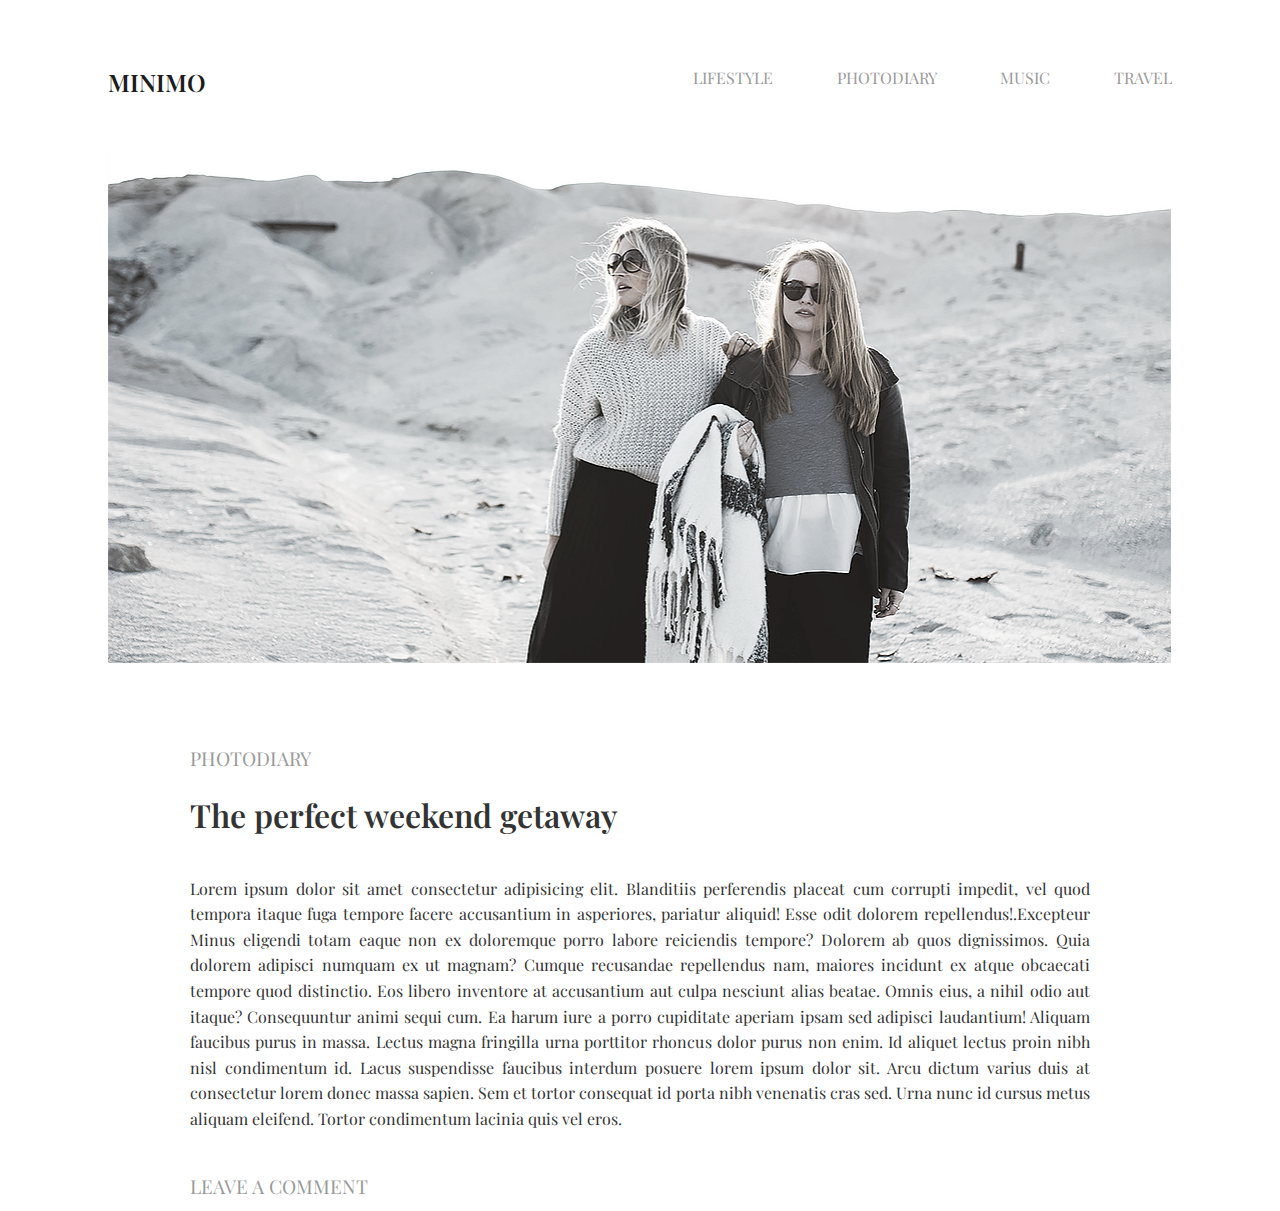
==== Minimo/app/src/views/index.html @ c1ab9316 "up tempalte minimo" ====
<!DOCTYPE html>
<html lang="en">

<head>
    <meta charset="UTF-8" />
    <meta http-equiv="X-UA-Compatible" content="IE=edge" />
    <meta name="viewport" content="width=device-width, initial-scale=1.0" />
    <title>MiNiMo</title>
    <link rel="preconnect" href="https://fonts.googleapis.com" />
    <link rel="preconnect" href="https://fonts.gstatic.com" crossorigin />
    <link rel="preconnect" href="https://fonts.googleapis.com" />
    <link rel="preconnect" href="https://fonts.gstatic.com" crossorigin />
    <link rel="preconnect" href="https://fonts.googleapis.com">
    <link rel="preconnect" href="https://fonts.gstatic.com" crossorigin>
    <link
        href="https://fonts.googleapis.com/css2?family=Playfair+Display:ital,wght@0,400;0,600;1,400;1,600&family=Ubuntu:ital,wght@0,300;0,400;0,700;1,400;1,700&display=swap"
        rel="stylesheet">
    <link rel="stylesheet" href="../../public/asset/scss/reset.css" />
    <link rel="stylesheet" href="../../public/asset/scss/style.css" />
</head>

<body>
    <div class="wrapper">
        <div class="container">
            <div class="header">
                <ul class="header__list--group">
                    <li class="header__logo"><a href="">MINIMO</a></li>
                </ul>
                <ul class="header__list--group">
                    <li class="header__list--items">
                        <a href="" class="header__link">LIFESTYLE</a>
                    </li>
                    <li class="header__list--items">
                        <a href="" class="header__link">PHOTODIARY</a>
                    </li>
                    <li class="header__list--items">
                        <a href="" class="header__link">MUSIC</a>
                    </li>
                    <li class="header__list--items">
                        <a href="" class="header__link">TRAVEL</a>
                    </li>
                </ul>
            </div>
            <div class="banner">
                <img src="../../public/asset/imgs/banner.png" alt="" class="banner__img" />
            </div>
            <section class="sec1">
                <div class="text">
                    <div class="text__category">PHOTODIARY</div>
                    <div class="text__title">
                        <h3>The perfect weekend getaway</h3>
                    </div>
                    <div class="text__para">
                        <p>
                            Lorem ipsum dolor sit amet consectetur adipisicing elit.
                            Blanditiis perferendis placeat cum corrupti impedit, vel quod
                            tempora itaque fuga tempore facere accusantium in asperiores,
                            pariatur aliquid! Esse odit dolorem repellendus!.Excepteur Minus
                            eligendi totam eaque non ex doloremque porro labore reiciendis
                            tempore? Dolorem ab quos dignissimos. Quia dolorem adipisci
                            numquam ex ut magnam? Cumque recusandae repellendus nam, maiores
                            incidunt ex atque obcaecati tempore quod distinctio. Eos libero
                            inventore at accusantium aut culpa nesciunt alias beatae. Omnis
                            eius, a nihil odio aut itaque? Consequuntur animi sequi cum. Ea
                            harum iure a porro cupiditate aperiam ipsam sed adipisci
                            laudantium! Aliquam faucibus purus in massa. Lectus magna
                            fringilla urna porttitor rhoncus dolor purus non enim. Id
                            aliquet lectus proin nibh nisl condimentum id. Lacus suspendisse
                            faucibus interdum posuere lorem ipsum dolor sit. Arcu dictum
                            varius duis at consectetur lorem donec massa sapien. Sem et
                            tortor consequat id porta nibh venenatis cras sed. Urna nunc id
                            cursus metus aliquam eleifend. Tortor condimentum lacinia quis
                            vel eros.
                        </p>
                    </div>
                    <div class="text__category">leave a comment</div>
                </div>
            </section>
            <section class="sec2">

            </section>
        </div>
    </div>
</body>

</html>
---- Minimo/app/public/asset/scss/style.css ----
*,
*::before,
*:active {
  box-sizing: border-box;
  -webkit-box-sizing: border-box;
}

html {
  font-family: 'Playfair Display', serif;
  background-color: #fff;
  font-size: 16px;
}

img {
  display: block;
  max-width: 100%;
}

a, a::after, a::before, a:hover, a:active {
  text-decoration: none;
  color: #1d1c1c;
}

.wrapper {
  max-width: 1200px;
  margin: 0 auto;
  min-height: 1000px;
}

.container {
  max-width: 1064px;
  margin: 0 auto;
  min-height: 1000px;
}

.header {
  width: 100%;
  height: 5rem;
  margin: 70px 0 0 0;
  display: -webkit-box;
  display: -ms-flexbox;
  display: flex;
  -webkit-box-pack: justify;
      -ms-flex-pack: justify;
          justify-content: space-between;
}

.header__list--group {
  list-style: none;
  padding-left: 0;
}

.header__list--group:first-child {
  padding-right: 185px;
}

.header__list--group:last-child {
  float: right;
}

.header__list--items {
  position: relative;
  display: inline;
  color: #1d1c1c;
}

.header__logo {
  font-size: 1.5rem;
  font-weight: 600;
}

.header__link {
  margin: 0 60px;
  font-size: 1rem;
  color: #999;
}

.header__link:last-child {
  margin-right: 0px;
}

.banner {
  width: 100%;
  margin-bottom: 70px;
}

.banner__img {
  width: 100%;
  height: 100%;
}

.sec1 {
  max-width: 900px;
  max-height: 340px;
  margin: 0 auto;
}

.text__category {
  font-size: 1.2rem;
  text-transform: uppercase;
  color: #999;
  padding: 15px 0;
}

.text__title {
  font-size: 2rem;
  font-weight: 600;
  padding: 15px 0;
  color: #333;
}

.text__para {
  font-size: 1rem;
  font-weight: 400;
  color: #333;
  line-height: 1.6;
  text-align: justify;
  padding: 30px 0;
}
/*# sourceMappingURL=style.css.map */
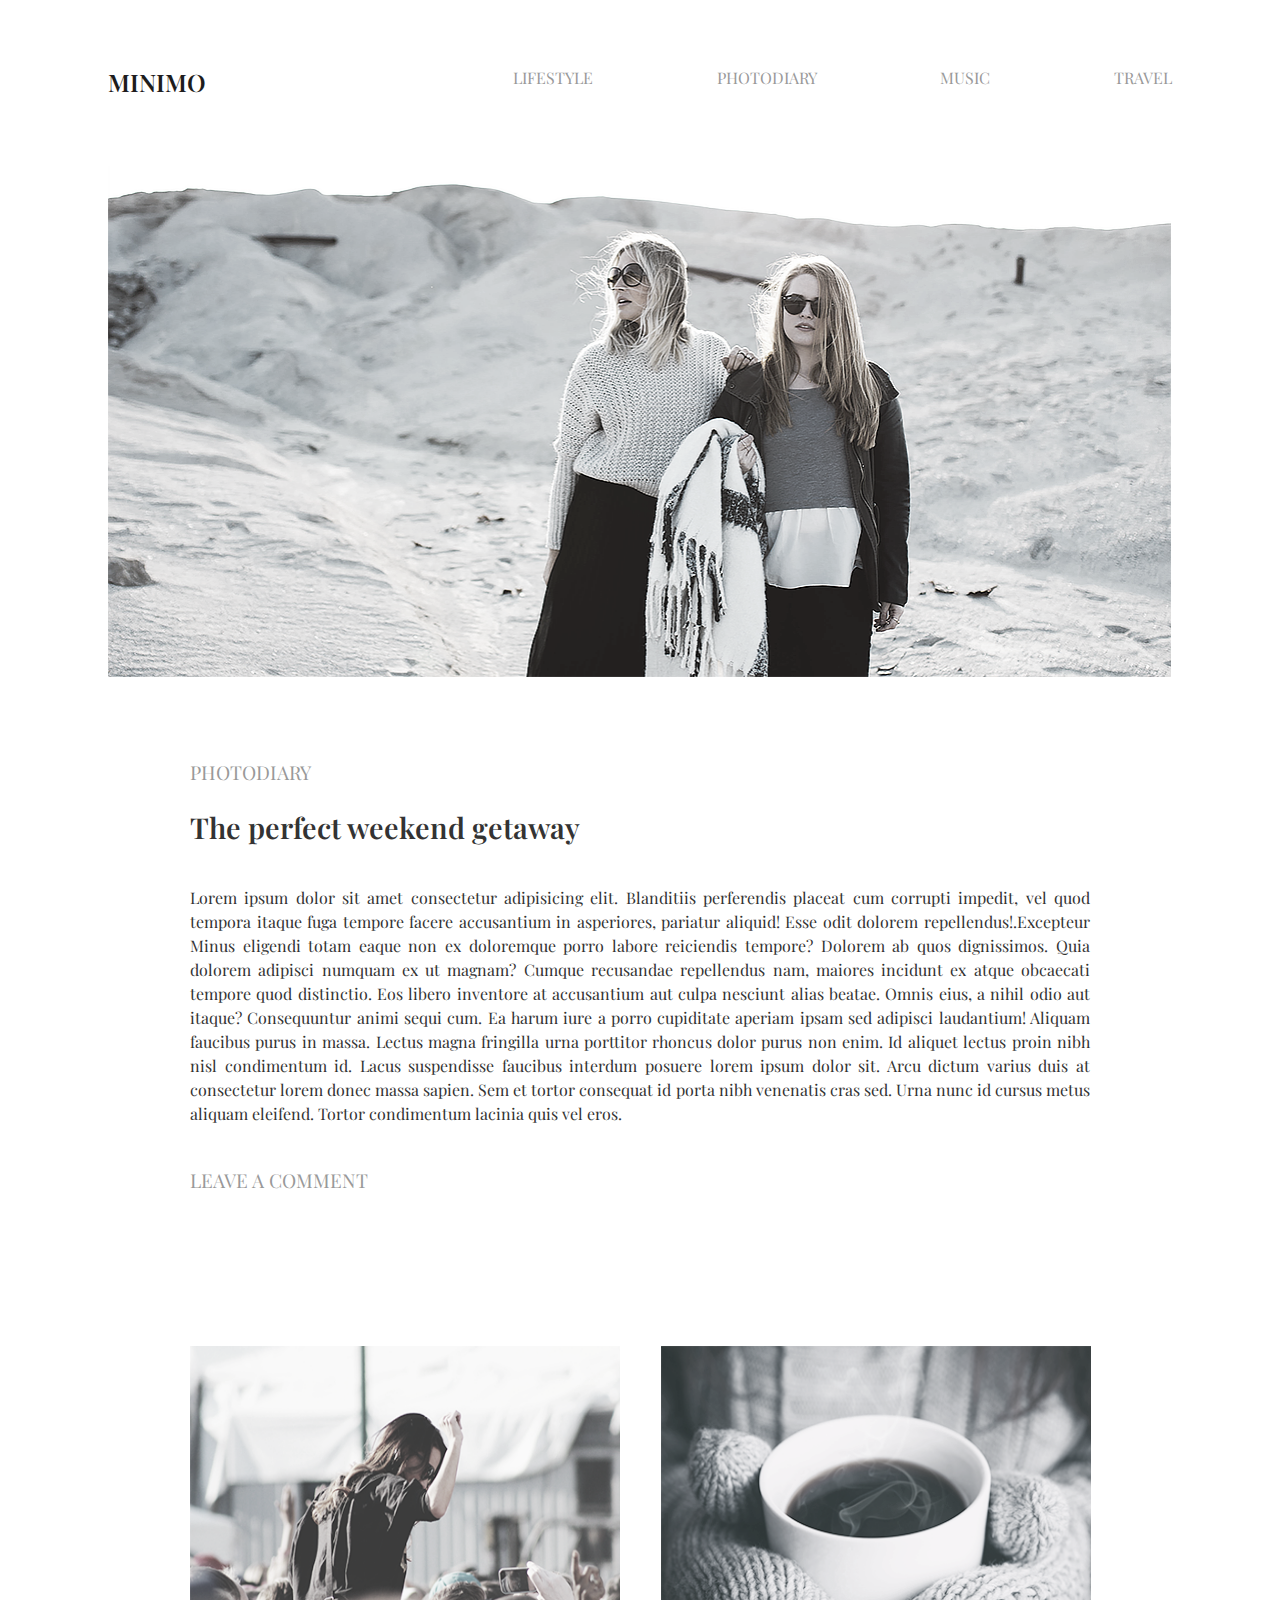
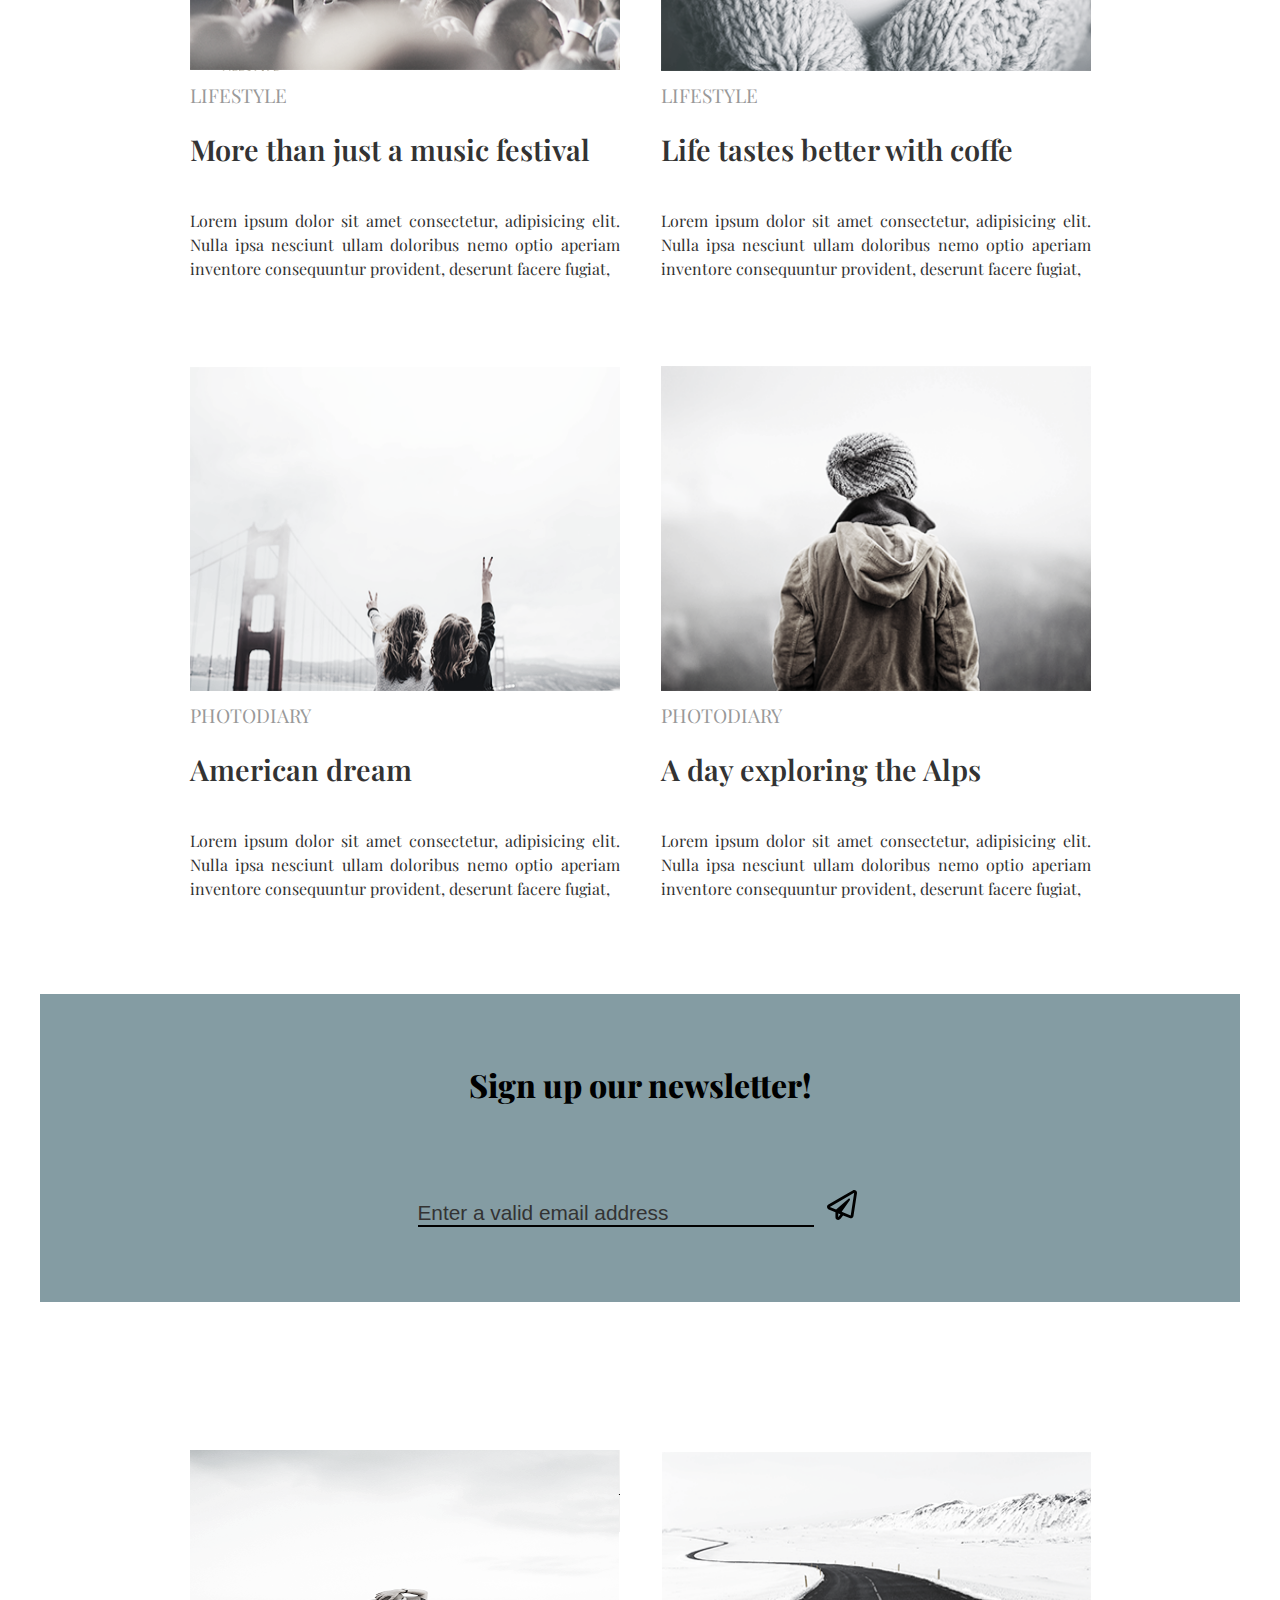
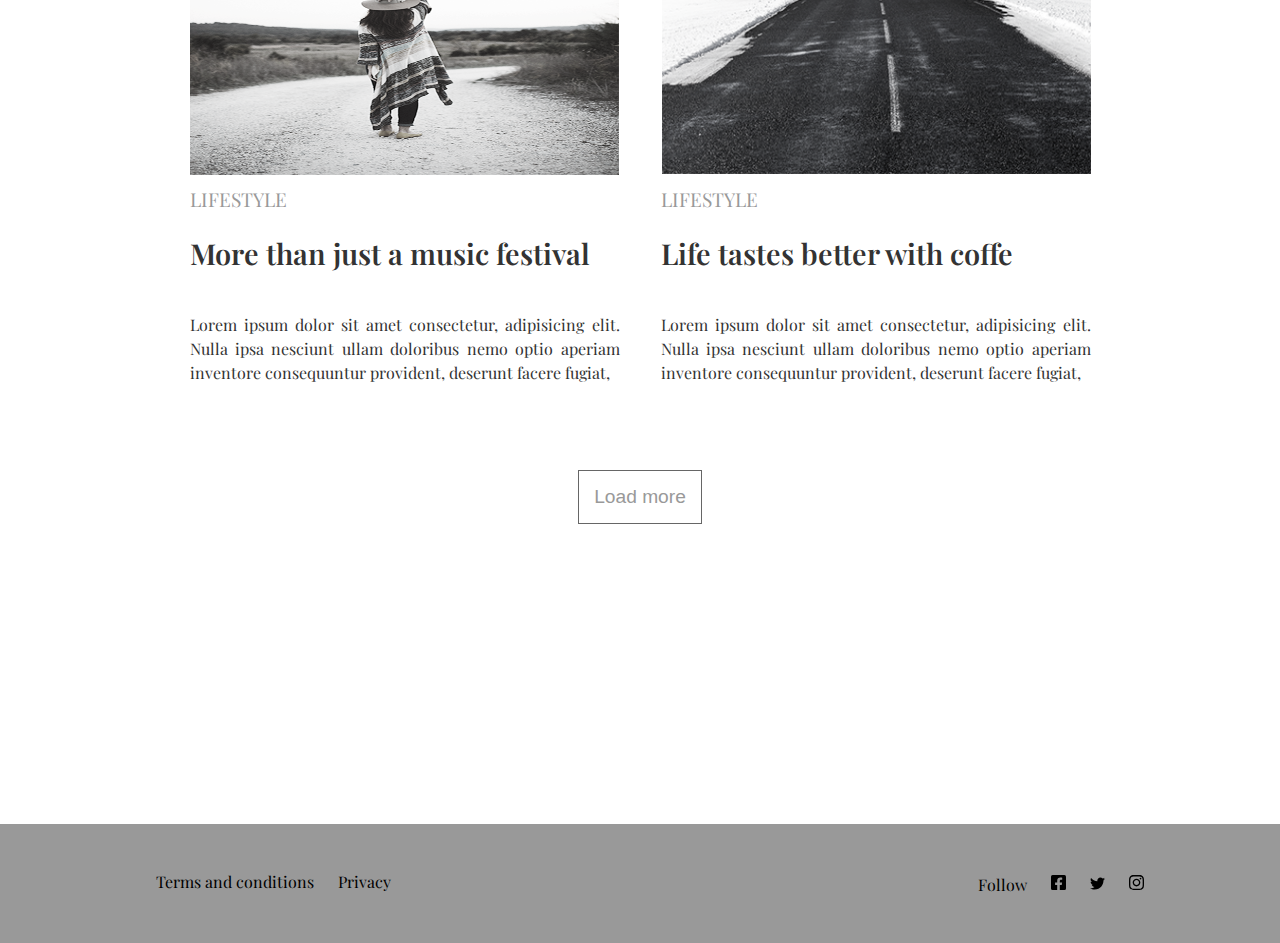
==== commit 0f44e5f1: "up minimo" ====
--- a/Minimo/app/src/views/index.html
+++ b/Minimo/app/src/views/index.html
@@ -10,11 +10,13 @@
     <link rel="preconnect" href="https://fonts.gstatic.com" crossorigin />
     <link rel="preconnect" href="https://fonts.googleapis.com" />
     <link rel="preconnect" href="https://fonts.gstatic.com" crossorigin />
-    <link rel="preconnect" href="https://fonts.googleapis.com">
-    <link rel="preconnect" href="https://fonts.gstatic.com" crossorigin>
+    <link rel="preconnect" href="https://fonts.googleapis.com" />
+    <link rel="preconnect" href="https://fonts.gstatic.com" crossorigin />
+    <link rel="preconnect" href="https://fonts.googleapis.com" />
+    <link rel="preconnect" href="https://fonts.gstatic.com" crossorigin />
     <link
-        href="https://fonts.googleapis.com/css2?family=Playfair+Display:ital,wght@0,400;0,600;1,400;1,600&family=Ubuntu:ital,wght@0,300;0,400;0,700;1,400;1,700&display=swap"
-        rel="stylesheet">
+        href="https://fonts.googleapis.com/css2?family=Playfair+Display:ital,wght@0,400;0,600;0,800;1,400;1,600&family=Ubuntu:ital,wght@0,300;0,400;0,700;1,400;1,700&display=swap"
+        rel="stylesheet" />
     <link rel="stylesheet" href="../../public/asset/scss/reset.css" />
     <link rel="stylesheet" href="../../public/asset/scss/style.css" />
 </head>
@@ -77,9 +79,147 @@
                 </div>
             </section>
             <section class="sec2">
-
+                <div class="card">
+                    <img src="../../public/asset/imgs/card1.png" alt="" class="card__img" />
+                    <div class="text">
+                        <div class="text__category">LIFESTYLE</div>
+                        <div class="text__title">More than just a music festival</div>
+                        <div class="text__para">
+                            Lorem ipsum dolor sit amet consectetur, adipisicing elit. Nulla
+                            ipsa nesciunt ullam doloribus nemo optio aperiam inventore
+                            consequuntur provident, deserunt facere fugiat,
+                        </div>
+                    </div>
+                </div>
+                <div class="card">
+                    <img src="../../public/asset/imgs/card2.png" alt="" class="card__img" />
+                    <div class="text">
+                        <div class="text__category">LIFESTYLE</div>
+                        <div class="text__title">Life tastes better with coffe</div>
+                        <div class="text__para">
+                            Lorem ipsum dolor sit amet consectetur, adipisicing elit. Nulla
+                            ipsa nesciunt ullam doloribus nemo optio aperiam inventore
+                            consequuntur provident, deserunt facere fugiat,
+                        </div>
+                    </div>
+                </div>
+                <div class="card">
+                    <img src="../../public/asset/imgs/card3.png" alt="" class="card__img" />
+                    <div class="text">
+                        <div class="text__category">PHOTODIARY</div>
+                        <div class="text__title">American dream</div>
+                        <div class="text__para">
+                            Lorem ipsum dolor sit amet consectetur, adipisicing elit. Nulla
+                            ipsa nesciunt ullam doloribus nemo optio aperiam inventore
+                            consequuntur provident, deserunt facere fugiat,
+                        </div>
+                    </div>
+                </div>
+                <div class="card">
+                    <img src="../../public/asset/imgs/card4.png" alt="" class="card__img" />
+                    <div class="text">
+                        <div class="text__category">PHOTODIARY</div>
+                        <div class="text__title">A day exploring the Alps</div>
+                        <div class="text__para">
+                            Lorem ipsum dolor sit amet consectetur, adipisicing elit. Nulla
+                            ipsa nesciunt ullam doloribus nemo optio aperiam inventore
+                            consequuntur provident, deserunt facere fugiat,
+                        </div>
+                    </div>
+                </div>
             </section>
         </div>
+        <div class="newsletter">
+            <div class="newsletter__sign">
+                <label class="newsletter__sign--text">Sign up our newsletter!</label><br />
+                <input id="email" type="text" placeholder="Enter a valid email address" />
+                <button class="btn__sub">
+                    <svg id="paper" aria-hidden="true" focusable="false" data-prefix="far" data-icon="paper-plane"
+                        class="svg-inline--fa fa-paper-plane fa-w-16" role="img" xmlns="http://www.w3.org/2000/svg"
+                        viewBox="0 0 512 512">
+                        <path fill="currentColor"
+                            d="M440 6.5L24 246.4c-34.4 19.9-31.1 70.8 5.7 85.9L144 379.6V464c0 46.4 59.2 65.5 86.6 28.6l43.8-59.1 111.9 46.2c5.9 2.4 12.1 3.6 18.3 3.6 8.2 0 16.3-2.1 23.6-6.2 12.8-7.2 21.6-20 23.9-34.5l59.4-387.2c6.1-40.1-36.9-68.8-71.5-48.9zM192 464v-64.6l36.6 15.1L192 464zm212.6-28.7l-153.8-63.5L391 169.5c10.7-15.5-9.5-33.5-23.7-21.2L155.8 332.6 48 288 464 48l-59.4 387.3z">
+                        </path>
+                    </svg>
+                </button>
+            </div>
+        </div>
+        <div class="container">
+            <section class="sec2">
+                <div class="card">
+                    <img src="../../public/asset/imgs/card5.png" alt="" class="card__img" />
+                    <div class="text">
+                        <div class="text__category">LIFESTYLE</div>
+                        <div class="text__title">More than just a music festival</div>
+                        <div class="text__para">
+                            Lorem ipsum dolor sit amet consectetur, adipisicing elit. Nulla
+                            ipsa nesciunt ullam doloribus nemo optio aperiam inventore
+                            consequuntur provident, deserunt facere fugiat,
+                        </div>
+                    </div>
+                </div>
+                <div class="card">
+                    <img src="../../public/asset/imgs/card6.png" alt="" class="card__img" />
+                    <div class="text">
+                        <div class="text__category">LIFESTYLE</div>
+                        <div class="text__title">Life tastes better with coffe</div>
+                        <div class="text__para">
+                            Lorem ipsum dolor sit amet consectetur, adipisicing elit. Nulla
+                            ipsa nesciunt ullam doloribus nemo optio aperiam inventore
+                            consequuntur provident, deserunt facere fugiat,
+                        </div>
+                    </div>
+                </div>
+            </section>
+            <div class="loadmore">
+                <button class="loadmore__btn">Load more</button>
+            </div>
+        </div>
+    </div>
+    <div class="footer">
+        <ul class="footer__list--group">
+            <li class="footer__list--items">
+                <a href="" class="footer__link">Terms and conditions</a>
+            </li>
+            <li class="footer__list--items">
+                <a href="" class="footer__link">Privacy</a>
+            </li>
+        </ul>
+        <ul class="footer__list--group">
+            <li class="footer__list--items">
+                <a href="" class="footer__link">Follow</a>
+            </li>
+            <li class="footer__list--items">
+                <a href="" class="footer__link">
+                    <svg id="icon--fl" aria-hidden="true" focusable="false" data-prefix="fab"
+                        data-icon="facebook-square" class="svg-inline--fa fa-facebook-square fa-w-14" role="img"
+                        xmlns="http://www.w3.org/2000/svg" viewBox="0 0 448 512">
+                        <path fill="currentColor"
+                            d="M400 32H48A48 48 0 0 0 0 80v352a48 48 0 0 0 48 48h137.25V327.69h-63V256h63v-54.64c0-62.15 37-96.48 93.67-96.48 27.14 0 55.52 4.84 55.52 4.84v61h-31.27c-30.81 0-40.42 19.12-40.42 38.73V256h68.78l-11 71.69h-57.78V480H400a48 48 0 0 0 48-48V80a48 48 0 0 0-48-48z">
+                        </path>
+                    </svg></a>
+            </li>
+            <li class="footer__list--items">
+                <a href="" class="footer__link">
+                    <svg id="icon--fl" aria-hidden="true" focusable="false" data-prefix="fab" data-icon="twitter"
+                        class="svg-inline--fa fa-twitter fa-w-16" role="img" xmlns="http://www.w3.org/2000/svg"
+                        viewBox="0 0 512 512">
+                        <path fill="currentColor"
+                            d="M459.37 151.716c.325 4.548.325 9.097.325 13.645 0 138.72-105.583 298.558-298.558 298.558-59.452 0-114.68-17.219-161.137-47.106 8.447.974 16.568 1.299 25.34 1.299 49.055 0 94.213-16.568 130.274-44.832-46.132-.975-84.792-31.188-98.112-72.772 6.498.974 12.995 1.624 19.818 1.624 9.421 0 18.843-1.3 27.614-3.573-48.081-9.747-84.143-51.98-84.143-102.985v-1.299c13.969 7.797 30.214 12.67 47.431 13.319-28.264-18.843-46.781-51.005-46.781-87.391 0-19.492 5.197-37.36 14.294-52.954 51.655 63.675 129.3 105.258 216.365 109.807-1.624-7.797-2.599-15.918-2.599-24.04 0-57.828 46.782-104.934 104.934-104.934 30.213 0 57.502 12.67 76.67 33.137 23.715-4.548 46.456-13.32 66.599-25.34-7.798 24.366-24.366 44.833-46.132 57.827 21.117-2.273 41.584-8.122 60.426-16.243-14.292 20.791-32.161 39.308-52.628 54.253z">
+                        </path>
+                    </svg></a>
+            </li>
+            <li class="footer__list--items">
+                <a href="" class="footer__link">
+                    <svg id="icon--fl" aria-hidden="true" focusable="false" data-prefix="fab" data-icon="instagram"
+                        class="svg-inline--fa fa-instagram fa-w-14" role="img" xmlns="http://www.w3.org/2000/svg"
+                        viewBox="0 0 448 512">
+                        <path fill="currentColor"
+                            d="M224.1 141c-63.6 0-114.9 51.3-114.9 114.9s51.3 114.9 114.9 114.9S339 319.5 339 255.9 287.7 141 224.1 141zm0 189.6c-41.1 0-74.7-33.5-74.7-74.7s33.5-74.7 74.7-74.7 74.7 33.5 74.7 74.7-33.6 74.7-74.7 74.7zm146.4-194.3c0 14.9-12 26.8-26.8 26.8-14.9 0-26.8-12-26.8-26.8s12-26.8 26.8-26.8 26.8 12 26.8 26.8zm76.1 27.2c-1.7-35.9-9.9-67.7-36.2-93.9-26.2-26.2-58-34.4-93.9-36.2-37-2.1-147.9-2.1-184.9 0-35.8 1.7-67.6 9.9-93.9 36.1s-34.4 58-36.2 93.9c-2.1 37-2.1 147.9 0 184.9 1.7 35.9 9.9 67.7 36.2 93.9s58 34.4 93.9 36.2c37 2.1 147.9 2.1 184.9 0 35.9-1.7 67.7-9.9 93.9-36.2 26.2-26.2 34.4-58 36.2-93.9 2.1-37 2.1-147.8 0-184.8zM398.8 388c-7.8 19.6-22.9 34.7-42.6 42.6-29.5 11.7-99.5 9-132.1 9s-102.7 2.6-132.1-9c-19.6-7.8-34.7-22.9-42.6-42.6-11.7-29.5-9-99.5-9-132.1s-2.6-102.7 9-132.1c7.8-19.6 22.9-34.7 42.6-42.6 29.5-11.7 99.5-9 132.1-9s102.7-2.6 132.1 9c19.6 7.8 34.7 22.9 42.6 42.6 11.7 29.5 9 99.5 9 132.1s2.7 102.7-9 132.1z">
+                        </path>
+                    </svg></a>
+            </li>
+        </ul>
     </div>
 </body>
 
--- a/Minimo/app/public/asset/scss/style.css
+++ b/Minimo/app/public/asset/scss/style.css
@@ -21,6 +21,31 @@
   color: #1d1c1c;
 }
 
+input[type=text] {
+  border: none;
+  border-bottom: 2px solid black;
+}
+
+::-webkit-input-placeholder {
+  color: #333;
+  opacity: 1;
+}
+
+:-ms-input-placeholder {
+  color: #333;
+  opacity: 1;
+}
+
+::-ms-input-placeholder {
+  color: #333;
+  opacity: 1;
+}
+
+::placeholder {
+  color: #333;
+  opacity: 1;
+}
+
 .wrapper {
   max-width: 1200px;
   margin: 0 auto;
@@ -30,13 +55,11 @@
 .container {
   max-width: 1064px;
   margin: 0 auto;
-  min-height: 1000px;
 }
 
 .header {
   width: 100%;
-  height: 5rem;
-  margin: 70px 0 0 0;
+  margin: 70px 0;
   display: -webkit-box;
   display: -ms-flexbox;
   display: flex;
@@ -50,14 +73,6 @@
   padding-left: 0;
 }
 
-.header__list--group:first-child {
-  padding-right: 185px;
-}
-
-.header__list--group:last-child {
-  float: right;
-}
-
 .header__list--items {
   position: relative;
   display: inline;
@@ -70,7 +85,7 @@
 }
 
 .header__link {
-  margin: 0 60px;
+  margin: 0 120px;
   font-size: 1rem;
   color: #999;
 }
@@ -89,9 +104,9 @@
   height: 100%;
 }
 
-.sec1 {
+.sec1, .sec2 {
   max-width: 900px;
-  max-height: 340px;
+  min-height: 340px;
   margin: 0 auto;
 }
 
@@ -103,7 +118,7 @@
 }
 
 .text__title {
-  font-size: 2rem;
+  font-size: 1.8rem;
   font-weight: 600;
   padding: 15px 0;
   color: #333;
@@ -113,8 +128,143 @@
   font-size: 1rem;
   font-weight: 400;
   color: #333;
-  line-height: 1.6;
+  line-height: 1.5;
   text-align: justify;
   padding: 30px 0;
 }
+
+.sec2 {
+  max-width: 942px;
+  margin-top: 70px;
+  margin-bottom: 70px;
+  display: -webkit-box;
+  display: -ms-flexbox;
+  display: flex;
+  -ms-flex-wrap: wrap;
+      flex-wrap: wrap;
+  -webkit-box-orient: horizontal;
+  -webkit-box-direction: normal;
+      -ms-flex-direction: row;
+          flex-direction: row;
+}
+
+.card {
+  -webkit-box-sizing: border-box;
+          box-sizing: border-box;
+  width: 430px;
+  height: 550px;
+  margin: 70px auto 0 auto;
+}
+
+.card__img {
+  width: 100%;
+  height: 325px;
+}
+
+.newsletter {
+  width: 100%;
+  margin: 78px auto;
+  padding: calc(300px/4);
+  background-color: #849ca3;
+}
+
+.newsletter__sign {
+  text-align: center;
+  font-size: 2rem;
+  font-weight: 800;
+}
+
+#email, #email:focus {
+  background-color: #849ca3;
+  font-size: 1.3rem;
+  font-weight: 400;
+  outline: none;
+  margin-top: 100px;
+  padding: 0 8rem 0 0;
+}
+
+.btn__sub {
+  background-color: #849ca3;
+  outline: none;
+  border: none;
+}
+
+#paper {
+  width: 30px;
+}
+
+#paper:hover {
+  width: 40px;
+  -webkit-transition: width 0.2s ease-in-out 0.3s;
+  transition: width 0.2s ease-in-out 0.3s;
+  cursor: pointer;
+}
+
+.loadmore {
+  text-align: center;
+}
+
+.loadmore__btn {
+  padding: 15px;
+  background-color: #fff;
+  font-size: 1.2rem;
+  border: #666 solid 1px;
+  color: #999;
+}
+
+.loadmore__btn:hover {
+  background-color: #ebeaea;
+  color: #333;
+  border: #666 double 1px;
+  -webkit-transition: linear 0.5s;
+  transition: linear 0.5s;
+}
+
+#icon--fl {
+  width: 15px;
+}
+
+.footer {
+  width: 100%;
+  margin-top: 300px;
+  bottom: 0;
+  display: -webkit-box;
+  display: -ms-flexbox;
+  display: flex;
+  -webkit-box-pack: justify;
+      -ms-flex-pack: justify;
+          justify-content: space-between;
+  background-color: #999;
+}
+
+.footer__list--group {
+  list-style: none;
+  padding-left: 0;
+}
+
+.footer__list--group:first-child {
+  float: left;
+  margin: 50px 136px;
+}
+
+.footer__list--group:last-child {
+  float: right;
+  margin: 50px 136px;
+}
+
+.footer__list--items {
+  position: relative;
+  display: inline-block;
+  color: #1d1c1c;
+}
+
+.footer__link {
+  margin: 0 20px;
+  font-size: 1rem;
+  color: black;
+}
+
+.footer__link:last-child {
+  margin-right: 0px;
+}
 /*# sourceMappingURL=style.css.map */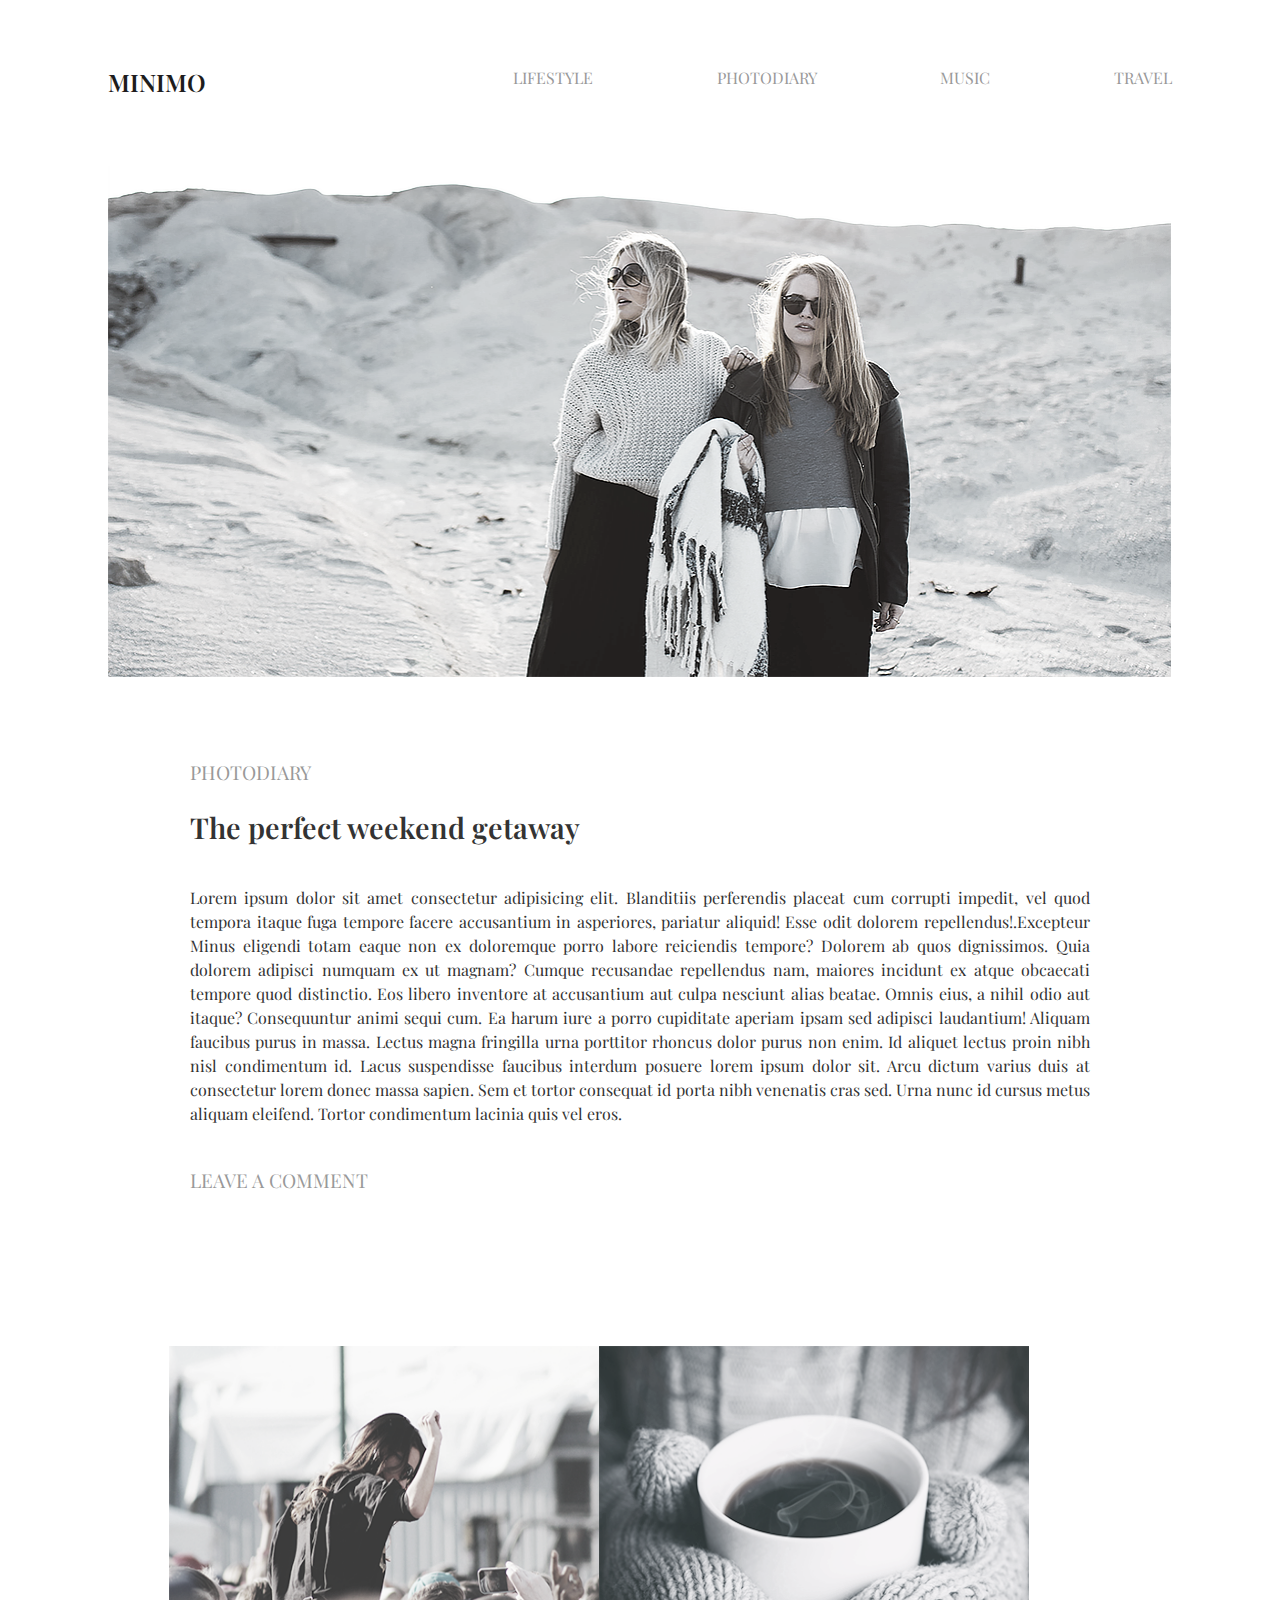
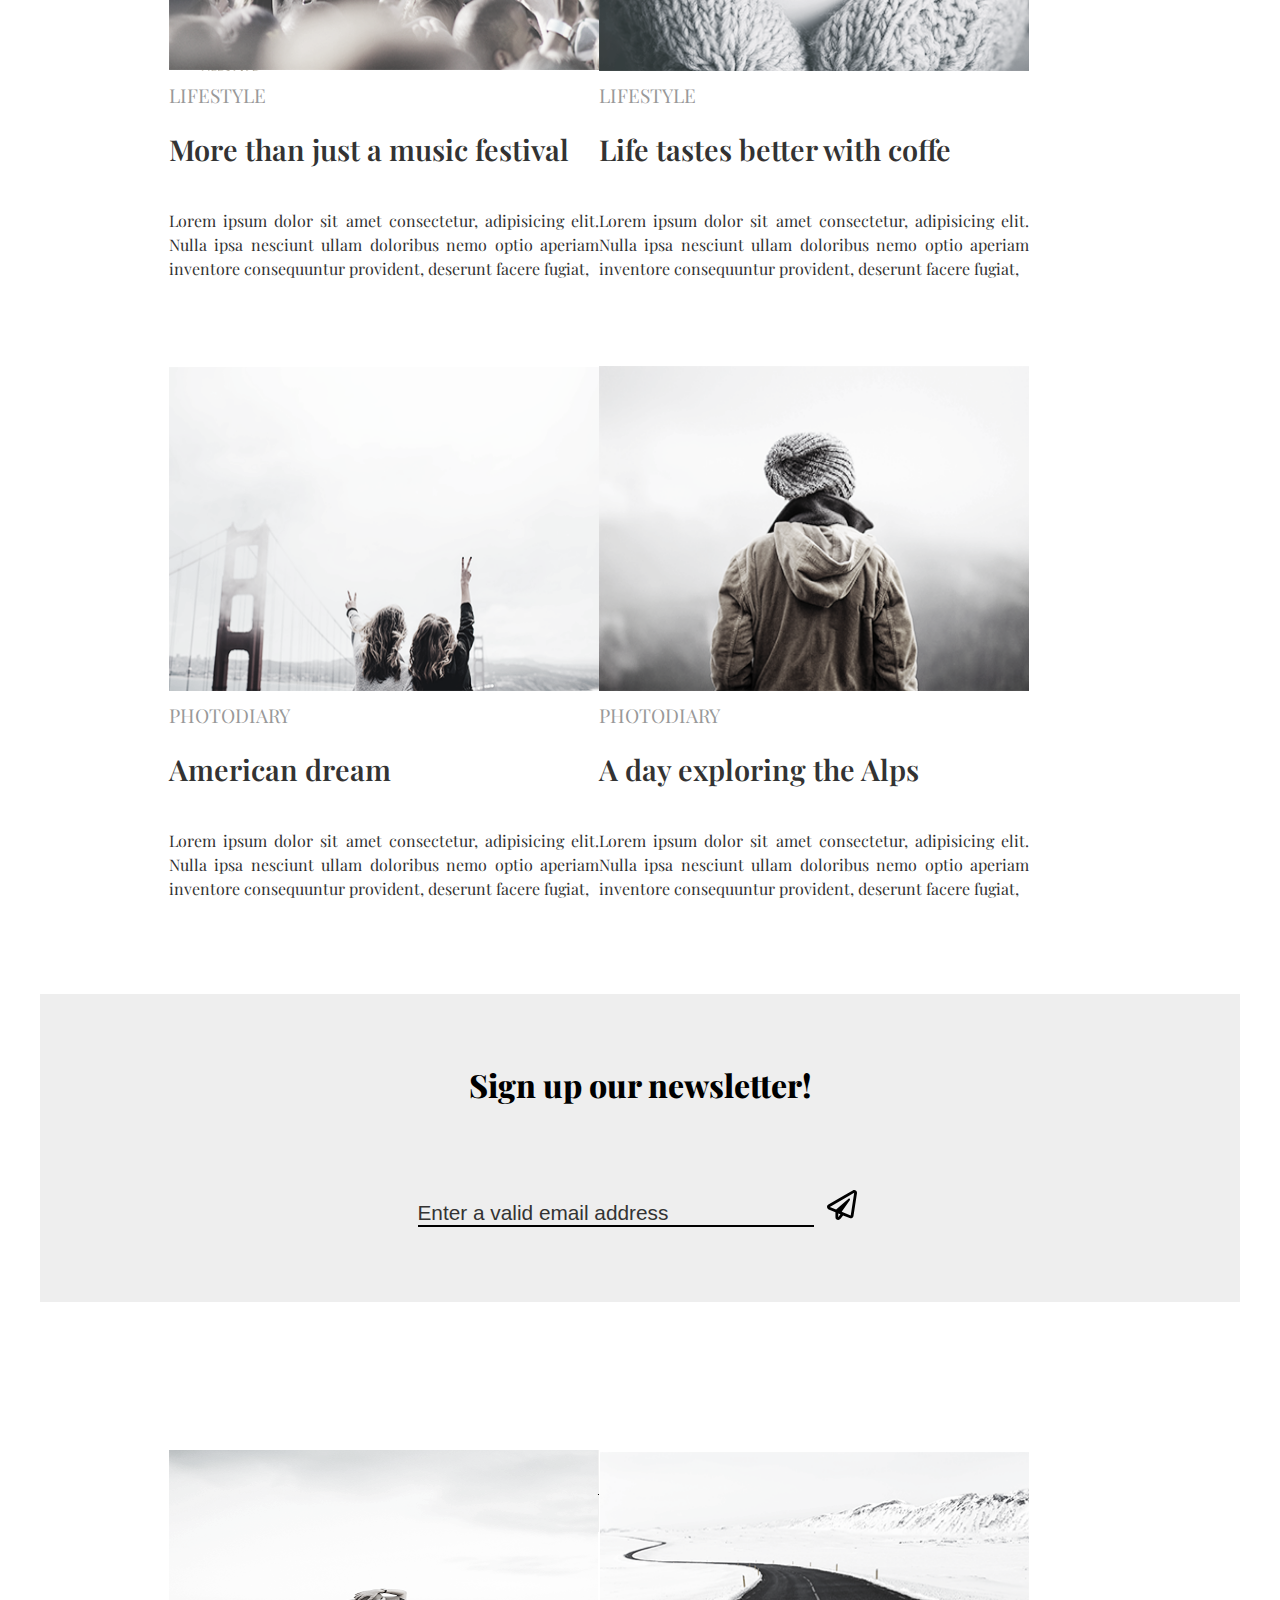
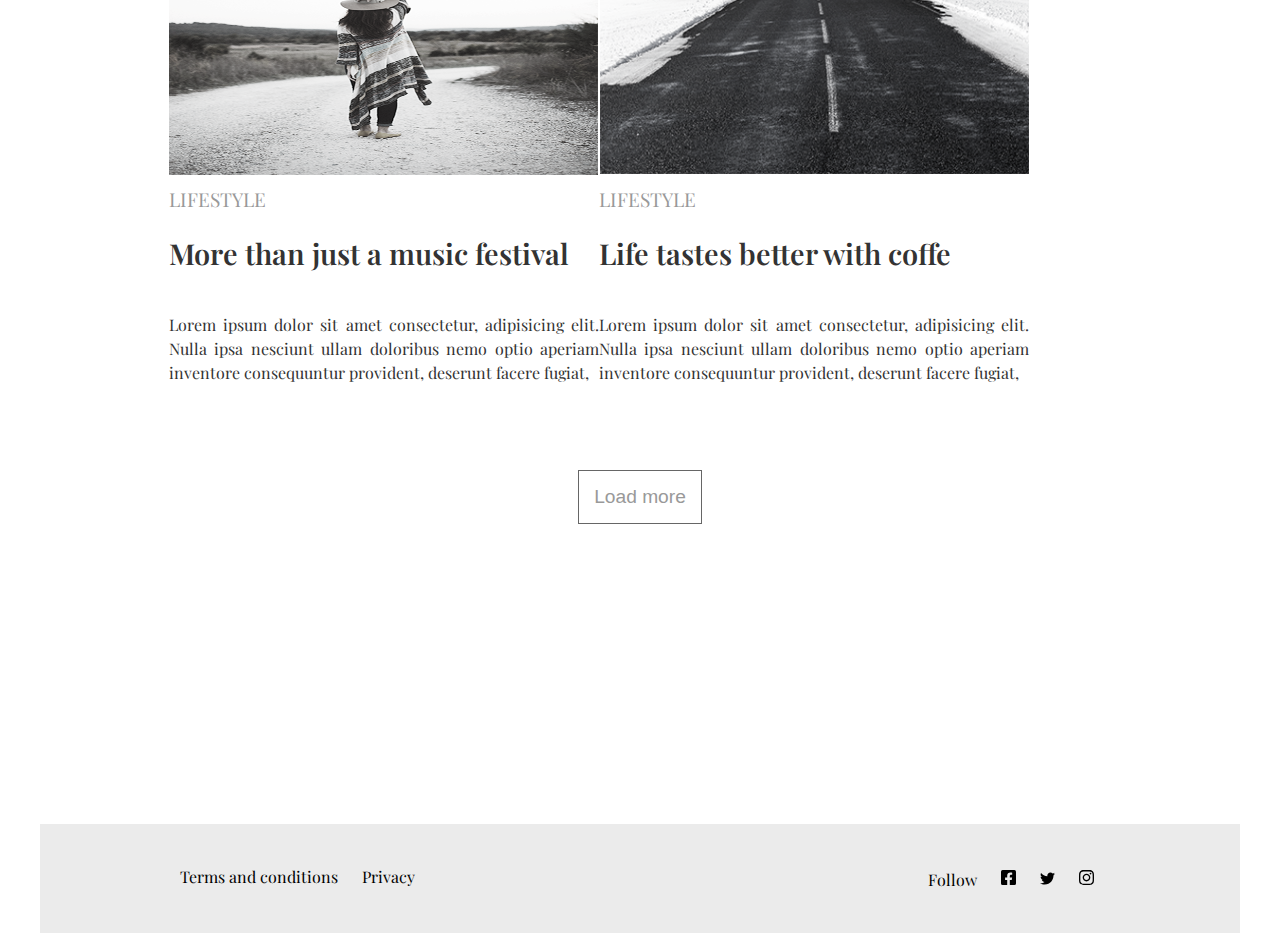
==== commit a84e07fb: "up detail template" ====
--- a/Minimo/app/src/views/index.html
+++ b/Minimo/app/src/views/index.html
@@ -26,20 +26,20 @@
         <div class="container">
             <div class="header">
                 <ul class="header__list--group">
-                    <li class="header__logo"><a href="">MINIMO</a></li>
+                    <li class="header__logo"><a href="./index.html">MINIMO</a></li>
                 </ul>
                 <ul class="header__list--group">
                     <li class="header__list--items">
-                        <a href="" class="header__link">LIFESTYLE</a>
-                    </li>
-                    <li class="header__list--items">
-                        <a href="" class="header__link">PHOTODIARY</a>
-                    </li>
-                    <li class="header__list--items">
-                        <a href="" class="header__link">MUSIC</a>
-                    </li>
-                    <li class="header__list--items">
-                        <a href="" class="header__link">TRAVEL</a>
+                        <a href="#" class="header__link">LIFESTYLE</a>
+                    </li>
+                    <li class="header__list--items">
+                        <a href="#" class="header__link">PHOTODIARY</a>
+                    </li>
+                    <li class="header__list--items">
+                        <a href="#" class="header__link">MUSIC</a>
+                    </li>
+                    <li class="header__list--items">
+                        <a href="#" class="header__link">TRAVEL</a>
                     </li>
                 </ul>
             </div>
@@ -79,54 +79,62 @@
                 </div>
             </section>
             <section class="sec2">
-                <div class="card">
-                    <img src="../../public/asset/imgs/card1.png" alt="" class="card__img" />
-                    <div class="text">
-                        <div class="text__category">LIFESTYLE</div>
-                        <div class="text__title">More than just a music festival</div>
-                        <div class="text__para">
-                            Lorem ipsum dolor sit amet consectetur, adipisicing elit. Nulla
-                            ipsa nesciunt ullam doloribus nemo optio aperiam inventore
-                            consequuntur provident, deserunt facere fugiat,
-                        </div>
-                    </div>
-                </div>
-                <div class="card">
-                    <img src="../../public/asset/imgs/card2.png" alt="" class="card__img" />
-                    <div class="text">
-                        <div class="text__category">LIFESTYLE</div>
-                        <div class="text__title">Life tastes better with coffe</div>
-                        <div class="text__para">
-                            Lorem ipsum dolor sit amet consectetur, adipisicing elit. Nulla
-                            ipsa nesciunt ullam doloribus nemo optio aperiam inventore
-                            consequuntur provident, deserunt facere fugiat,
-                        </div>
-                    </div>
-                </div>
-                <div class="card">
-                    <img src="../../public/asset/imgs/card3.png" alt="" class="card__img" />
-                    <div class="text">
-                        <div class="text__category">PHOTODIARY</div>
-                        <div class="text__title">American dream</div>
-                        <div class="text__para">
-                            Lorem ipsum dolor sit amet consectetur, adipisicing elit. Nulla
-                            ipsa nesciunt ullam doloribus nemo optio aperiam inventore
-                            consequuntur provident, deserunt facere fugiat,
-                        </div>
-                    </div>
-                </div>
-                <div class="card">
-                    <img src="../../public/asset/imgs/card4.png" alt="" class="card__img" />
-                    <div class="text">
-                        <div class="text__category">PHOTODIARY</div>
-                        <div class="text__title">A day exploring the Alps</div>
-                        <div class="text__para">
-                            Lorem ipsum dolor sit amet consectetur, adipisicing elit. Nulla
-                            ipsa nesciunt ullam doloribus nemo optio aperiam inventore
-                            consequuntur provident, deserunt facere fugiat,
-                        </div>
-                    </div>
-                </div>
+                <a href="./detail.html" alt="detail">
+                    <div class="card">
+                        <img src="../../public/asset/imgs/card1.png" alt="" class="card__img" />
+                        <div class="text">
+                            <div class="text__category">LIFESTYLE</div>
+                            <div class="text__title">More than just a music festival</div>
+                            <div class="text__para">
+                                Lorem ipsum dolor sit amet consectetur, adipisicing elit. Nulla
+                                ipsa nesciunt ullam doloribus nemo optio aperiam inventore
+                                consequuntur provident, deserunt facere fugiat,
+                            </div>
+                        </div>
+                    </div>
+                </a>
+                <a href="./detail.html" alt="detail">
+                    <div class="card">
+                        <img src="../../public/asset/imgs/card2.png" alt="" class="card__img" />
+                        <div class="text">
+                            <div class="text__category">LIFESTYLE</div>
+                            <div class="text__title">Life tastes better with coffe</div>
+                            <div class="text__para">
+                                Lorem ipsum dolor sit amet consectetur, adipisicing elit. Nulla
+                                ipsa nesciunt ullam doloribus nemo optio aperiam inventore
+                                consequuntur provident, deserunt facere fugiat,
+                            </div>
+                        </div>
+                    </div>
+                </a>
+                <a href="./detail.html" alt="detail">
+                    <div class="card">
+                        <img src="../../public/asset/imgs/card3.png" alt="" class="card__img" />
+                        <div class="text">
+                            <div class="text__category">PHOTODIARY</div>
+                            <div class="text__title">American dream</div>
+                            <div class="text__para">
+                                Lorem ipsum dolor sit amet consectetur, adipisicing elit. Nulla
+                                ipsa nesciunt ullam doloribus nemo optio aperiam inventore
+                                consequuntur provident, deserunt facere fugiat,
+                            </div>
+                        </div>
+                    </div>
+                </a>
+                <a href="./detail.html" alt="detail">
+                    <div class="card">
+                        <img src="../../public/asset/imgs/card4.png" alt="" class="card__img" />
+                        <div class="text">
+                            <div class="text__category">PHOTODIARY</div>
+                            <div class="text__title">A day exploring the Alps</div>
+                            <div class="text__para">
+                                Lorem ipsum dolor sit amet consectetur, adipisicing elit. Nulla
+                                ipsa nesciunt ullam doloribus nemo optio aperiam inventore
+                                consequuntur provident, deserunt facere fugiat,
+                            </div>
+                        </div>
+                    </div>
+                </a>
             </section>
         </div>
         <div class="newsletter">
@@ -146,80 +154,85 @@
         </div>
         <div class="container">
             <section class="sec2">
-                <div class="card">
-                    <img src="../../public/asset/imgs/card5.png" alt="" class="card__img" />
-                    <div class="text">
-                        <div class="text__category">LIFESTYLE</div>
-                        <div class="text__title">More than just a music festival</div>
-                        <div class="text__para">
-                            Lorem ipsum dolor sit amet consectetur, adipisicing elit. Nulla
-                            ipsa nesciunt ullam doloribus nemo optio aperiam inventore
-                            consequuntur provident, deserunt facere fugiat,
-                        </div>
-                    </div>
-                </div>
-                <div class="card">
-                    <img src="../../public/asset/imgs/card6.png" alt="" class="card__img" />
-                    <div class="text">
-                        <div class="text__category">LIFESTYLE</div>
-                        <div class="text__title">Life tastes better with coffe</div>
-                        <div class="text__para">
-                            Lorem ipsum dolor sit amet consectetur, adipisicing elit. Nulla
-                            ipsa nesciunt ullam doloribus nemo optio aperiam inventore
-                            consequuntur provident, deserunt facere fugiat,
-                        </div>
-                    </div>
-                </div>
+                <a href="./detail.html" alt="detail">
+                    <div class="card">
+                        <img src="../../public/asset/imgs/card5.png" alt="" class="card__img" />
+                        <div class="text">
+                            <div class="text__category">LIFESTYLE</div>
+                            <div class="text__title">More than just a music festival</div>
+                            <div class="text__para">
+                                Lorem ipsum dolor sit amet consectetur, adipisicing elit. Nulla
+                                ipsa nesciunt ullam doloribus nemo optio aperiam inventore
+                                consequuntur provident, deserunt facere fugiat,
+                            </div>
+                        </div>
+                    </div>
+                </a>
+                <a href="./detail.html" alt="detail">
+                    <div class="card">
+                        <img src="../../public/asset/imgs/card6.png" alt="" class="card__img" />
+                        <div class="text">
+                            <div class="text__category">LIFESTYLE</div>
+                            <div class="text__title">Life tastes better with coffe</div>
+                            <div class="text__para">
+                                Lorem ipsum dolor sit amet consectetur, adipisicing elit. Nulla
+                                ipsa nesciunt ullam doloribus nemo optio aperiam inventore
+                                consequuntur provident, deserunt facere fugiat,
+                            </div>
+                        </div>
+                    </div>
+                </a>
             </section>
             <div class="loadmore">
                 <button class="loadmore__btn">Load more</button>
             </div>
         </div>
-    </div>
-    <div class="footer">
-        <ul class="footer__list--group">
-            <li class="footer__list--items">
-                <a href="" class="footer__link">Terms and conditions</a>
-            </li>
-            <li class="footer__list--items">
-                <a href="" class="footer__link">Privacy</a>
-            </li>
-        </ul>
-        <ul class="footer__list--group">
-            <li class="footer__list--items">
-                <a href="" class="footer__link">Follow</a>
-            </li>
-            <li class="footer__list--items">
-                <a href="" class="footer__link">
-                    <svg id="icon--fl" aria-hidden="true" focusable="false" data-prefix="fab"
-                        data-icon="facebook-square" class="svg-inline--fa fa-facebook-square fa-w-14" role="img"
-                        xmlns="http://www.w3.org/2000/svg" viewBox="0 0 448 512">
-                        <path fill="currentColor"
-                            d="M400 32H48A48 48 0 0 0 0 80v352a48 48 0 0 0 48 48h137.25V327.69h-63V256h63v-54.64c0-62.15 37-96.48 93.67-96.48 27.14 0 55.52 4.84 55.52 4.84v61h-31.27c-30.81 0-40.42 19.12-40.42 38.73V256h68.78l-11 71.69h-57.78V480H400a48 48 0 0 0 48-48V80a48 48 0 0 0-48-48z">
-                        </path>
-                    </svg></a>
-            </li>
-            <li class="footer__list--items">
-                <a href="" class="footer__link">
-                    <svg id="icon--fl" aria-hidden="true" focusable="false" data-prefix="fab" data-icon="twitter"
-                        class="svg-inline--fa fa-twitter fa-w-16" role="img" xmlns="http://www.w3.org/2000/svg"
-                        viewBox="0 0 512 512">
-                        <path fill="currentColor"
-                            d="M459.37 151.716c.325 4.548.325 9.097.325 13.645 0 138.72-105.583 298.558-298.558 298.558-59.452 0-114.68-17.219-161.137-47.106 8.447.974 16.568 1.299 25.34 1.299 49.055 0 94.213-16.568 130.274-44.832-46.132-.975-84.792-31.188-98.112-72.772 6.498.974 12.995 1.624 19.818 1.624 9.421 0 18.843-1.3 27.614-3.573-48.081-9.747-84.143-51.98-84.143-102.985v-1.299c13.969 7.797 30.214 12.67 47.431 13.319-28.264-18.843-46.781-51.005-46.781-87.391 0-19.492 5.197-37.36 14.294-52.954 51.655 63.675 129.3 105.258 216.365 109.807-1.624-7.797-2.599-15.918-2.599-24.04 0-57.828 46.782-104.934 104.934-104.934 30.213 0 57.502 12.67 76.67 33.137 23.715-4.548 46.456-13.32 66.599-25.34-7.798 24.366-24.366 44.833-46.132 57.827 21.117-2.273 41.584-8.122 60.426-16.243-14.292 20.791-32.161 39.308-52.628 54.253z">
-                        </path>
-                    </svg></a>
-            </li>
-            <li class="footer__list--items">
-                <a href="" class="footer__link">
-                    <svg id="icon--fl" aria-hidden="true" focusable="false" data-prefix="fab" data-icon="instagram"
-                        class="svg-inline--fa fa-instagram fa-w-14" role="img" xmlns="http://www.w3.org/2000/svg"
-                        viewBox="0 0 448 512">
-                        <path fill="currentColor"
-                            d="M224.1 141c-63.6 0-114.9 51.3-114.9 114.9s51.3 114.9 114.9 114.9S339 319.5 339 255.9 287.7 141 224.1 141zm0 189.6c-41.1 0-74.7-33.5-74.7-74.7s33.5-74.7 74.7-74.7 74.7 33.5 74.7 74.7-33.6 74.7-74.7 74.7zm146.4-194.3c0 14.9-12 26.8-26.8 26.8-14.9 0-26.8-12-26.8-26.8s12-26.8 26.8-26.8 26.8 12 26.8 26.8zm76.1 27.2c-1.7-35.9-9.9-67.7-36.2-93.9-26.2-26.2-58-34.4-93.9-36.2-37-2.1-147.9-2.1-184.9 0-35.8 1.7-67.6 9.9-93.9 36.1s-34.4 58-36.2 93.9c-2.1 37-2.1 147.9 0 184.9 1.7 35.9 9.9 67.7 36.2 93.9s58 34.4 93.9 36.2c37 2.1 147.9 2.1 184.9 0 35.9-1.7 67.7-9.9 93.9-36.2 26.2-26.2 34.4-58 36.2-93.9 2.1-37 2.1-147.8 0-184.8zM398.8 388c-7.8 19.6-22.9 34.7-42.6 42.6-29.5 11.7-99.5 9-132.1 9s-102.7 2.6-132.1-9c-19.6-7.8-34.7-22.9-42.6-42.6-11.7-29.5-9-99.5-9-132.1s-2.6-102.7 9-132.1c7.8-19.6 22.9-34.7 42.6-42.6 29.5-11.7 99.5-9 132.1-9s102.7-2.6 132.1 9c19.6 7.8 34.7 22.9 42.6 42.6 11.7 29.5 9 99.5 9 132.1s2.7 102.7-9 132.1z">
-                        </path>
-                    </svg></a>
-            </li>
-        </ul>
+
+        <div class="footer">
+            <ul class="footer__list--group">
+                <li class="footer__list--items">
+                    <a href="" class="footer__link">Terms and conditions</a>
+                </li>
+                <li class="footer__list--items">
+                    <a href="" class="footer__link">Privacy</a>
+                </li>
+            </ul>
+            <ul class="footer__list--group">
+                <li class="footer__list--items">
+                    <a href="" class="footer__link">Follow</a>
+                </li>
+                <li class="footer__list--items">
+                    <a href="" class="footer__link">
+                        <svg id="icon--fl" aria-hidden="true" focusable="false" data-prefix="fab"
+                            data-icon="facebook-square" class="svg-inline--fa fa-facebook-square fa-w-14" role="img"
+                            xmlns="http://www.w3.org/2000/svg" viewBox="0 0 448 512">
+                            <path fill="currentColor"
+                                d="M400 32H48A48 48 0 0 0 0 80v352a48 48 0 0 0 48 48h137.25V327.69h-63V256h63v-54.64c0-62.15 37-96.48 93.67-96.48 27.14 0 55.52 4.84 55.52 4.84v61h-31.27c-30.81 0-40.42 19.12-40.42 38.73V256h68.78l-11 71.69h-57.78V480H400a48 48 0 0 0 48-48V80a48 48 0 0 0-48-48z">
+                            </path>
+                        </svg></a>
+                </li>
+                <li class="footer__list--items">
+                    <a href="" class="footer__link">
+                        <svg id="icon--fl" aria-hidden="true" focusable="false" data-prefix="fab" data-icon="twitter"
+                            class="svg-inline--fa fa-twitter fa-w-16" role="img" xmlns="http://www.w3.org/2000/svg"
+                            viewBox="0 0 512 512">
+                            <path fill="currentColor"
+                                d="M459.37 151.716c.325 4.548.325 9.097.325 13.645 0 138.72-105.583 298.558-298.558 298.558-59.452 0-114.68-17.219-161.137-47.106 8.447.974 16.568 1.299 25.34 1.299 49.055 0 94.213-16.568 130.274-44.832-46.132-.975-84.792-31.188-98.112-72.772 6.498.974 12.995 1.624 19.818 1.624 9.421 0 18.843-1.3 27.614-3.573-48.081-9.747-84.143-51.98-84.143-102.985v-1.299c13.969 7.797 30.214 12.67 47.431 13.319-28.264-18.843-46.781-51.005-46.781-87.391 0-19.492 5.197-37.36 14.294-52.954 51.655 63.675 129.3 105.258 216.365 109.807-1.624-7.797-2.599-15.918-2.599-24.04 0-57.828 46.782-104.934 104.934-104.934 30.213 0 57.502 12.67 76.67 33.137 23.715-4.548 46.456-13.32 66.599-25.34-7.798 24.366-24.366 44.833-46.132 57.827 21.117-2.273 41.584-8.122 60.426-16.243-14.292 20.791-32.161 39.308-52.628 54.253z">
+                            </path>
+                        </svg></a>
+                </li>
+                <li class="footer__list--items">
+                    <a href="" class="footer__link">
+                        <svg id="icon--fl" aria-hidden="true" focusable="false" data-prefix="fab" data-icon="instagram"
+                            class="svg-inline--fa fa-instagram fa-w-14" role="img" xmlns="http://www.w3.org/2000/svg"
+                            viewBox="0 0 448 512">
+                            <path fill="currentColor"
+                                d="M224.1 141c-63.6 0-114.9 51.3-114.9 114.9s51.3 114.9 114.9 114.9S339 319.5 339 255.9 287.7 141 224.1 141zm0 189.6c-41.1 0-74.7-33.5-74.7-74.7s33.5-74.7 74.7-74.7 74.7 33.5 74.7 74.7-33.6 74.7-74.7 74.7zm146.4-194.3c0 14.9-12 26.8-26.8 26.8-14.9 0-26.8-12-26.8-26.8s12-26.8 26.8-26.8 26.8 12 26.8 26.8zm76.1 27.2c-1.7-35.9-9.9-67.7-36.2-93.9-26.2-26.2-58-34.4-93.9-36.2-37-2.1-147.9-2.1-184.9 0-35.8 1.7-67.6 9.9-93.9 36.1s-34.4 58-36.2 93.9c-2.1 37-2.1 147.9 0 184.9 1.7 35.9 9.9 67.7 36.2 93.9s58 34.4 93.9 36.2c37 2.1 147.9 2.1 184.9 0 35.9-1.7 67.7-9.9 93.9-36.2 26.2-26.2 34.4-58 36.2-93.9 2.1-37 2.1-147.8 0-184.8zM398.8 388c-7.8 19.6-22.9 34.7-42.6 42.6-29.5 11.7-99.5 9-132.1 9s-102.7 2.6-132.1-9c-19.6-7.8-34.7-22.9-42.6-42.6-11.7-29.5-9-99.5-9-132.1s-2.6-102.7 9-132.1c7.8-19.6 22.9-34.7 42.6-42.6 29.5-11.7 99.5-9 132.1-9s102.7-2.6 132.1 9c19.6 7.8 34.7 22.9 42.6 42.6 11.7 29.5 9 99.5 9 132.1s2.7 102.7-9 132.1z">
+                            </path>
+                        </svg></a>
+                </li>
+            </ul>
+        </div>
     </div>
 </body>
 
--- a/Minimo/app/public/asset/scss/style.css
+++ b/Minimo/app/public/asset/scss/style.css
@@ -165,7 +165,7 @@
   width: 100%;
   margin: 78px auto;
   padding: calc(300px/4);
-  background-color: #849ca3;
+  background-color: #eeeeee;
 }
 
 .newsletter__sign {
@@ -174,17 +174,24 @@
   font-weight: 800;
 }
 
-#email, #email:focus {
-  background-color: #849ca3;
+#email {
+  background-color: #eeeeee;
   font-size: 1.3rem;
   font-weight: 400;
   outline: none;
   margin-top: 100px;
   padding: 0 8rem 0 0;
+  -webkit-transition: width 1.2s ease-in-out 0.2s;
+  transition: width 1.2s ease-in-out 0.2s;
+}
+
+#email:focus {
+  background-color: #eeeeee;
+  width: 600px;
 }
 
 .btn__sub {
-  background-color: #849ca3;
+  background-color: #eeeeee;
   outline: none;
   border: none;
 }
@@ -195,8 +202,8 @@
 
 #paper:hover {
   width: 40px;
-  -webkit-transition: width 0.2s ease-in-out 0.3s;
-  transition: width 0.2s ease-in-out 0.3s;
+  -webkit-transition: width 0.2s ease-in-out 0.2s;
+  transition: width 0.2s ease-in-out 0.2s;
   cursor: pointer;
 }
 
@@ -234,7 +241,7 @@
   -webkit-box-pack: justify;
       -ms-flex-pack: justify;
           justify-content: space-between;
-  background-color: #999;
+  background-color: #ebebeb;
 }
 
 .footer__list--group {
@@ -244,12 +251,12 @@
 
 .footer__list--group:first-child {
   float: left;
-  margin: 50px 136px;
+  margin: 45px 130px;
 }
 
 .footer__list--group:last-child {
   float: right;
-  margin: 50px 136px;
+  margin: 45px 136px;
 }
 
 .footer__list--items {
@@ -259,12 +266,135 @@
 }
 
 .footer__link {
-  margin: 0 20px;
+  margin: 0 10px;
   font-size: 1rem;
   color: black;
 }
 
-.footer__link:last-child {
-  margin-right: 0px;
+.img__post {
+  padding: 50px 0;
+}
+
+.cmti {
+  border: #ececec solid 0.5px;
+  margin: 50px;
+  font-weight: 300;
+  font-style: italic;
+  color: #333;
+  font-size: 1rem;
+  text-align: justify;
+  line-height: 1.5;
+  font-size: 1rem;
+}
+
+.post__para {
+  color: #333;
+  font-size: 1rem;
+  text-align: justify;
+  line-height: 1.5;
+  font-size: 1.2rem;
+}
+
+.share {
+  width: 100%;
+  height: 100px;
+  -webkit-box-pack: end;
+      -ms-flex-pack: end;
+          justify-content: flex-end;
+  float: right;
+  display: -webkit-box;
+  display: -ms-flexbox;
+  display: flex;
+  -webkit-box-orient: horizontal;
+  -webkit-box-direction: normal;
+      -ms-flex-direction: row;
+          flex-direction: row;
+  margin: 0 80px;
+}
+
+.share a {
+  padding: 0 10px;
+  color: #999;
+}
+
+.like {
+  width: 900px;
+  margin: 0 auto;
+  display: -webkit-box;
+  display: -ms-flexbox;
+  display: flex;
+  -webkit-box-orient: horizontal;
+  -webkit-box-direction: normal;
+      -ms-flex-direction: row;
+          flex-direction: row;
+}
+
+.post {
+  -webkit-box-sizing: border-box;
+          box-sizing: border-box;
+  width: 275px;
+  min-height: 185px;
+  margin: 15px;
+}
+
+.post__img {
+  width: 100%;
+  height: 185px;
+}
+
+.post__title {
+  margin: 20px 0;
+  padding: 5px;
+  text-align: center;
+  font-size: 1.4rem;
+  font-weight: 600;
+  color: #333;
+}
+
+.comment {
+  width: 900px;
+  min-height: 600px;
+  margin: 0 auto;
+}
+
+.comment__box {
+  display: -webkit-box;
+  display: -ms-flexbox;
+  display: flex;
+  -webkit-box-orient: horizontal;
+  -webkit-box-direction: normal;
+      -ms-flex-direction: row;
+          flex-direction: row;
+  padding: 40px 0;
+}
+
+.comment img {
+  width: 100px;
+  height: 100px;
+  border-radius: 50%;
+}
+
+.comment__para {
+  line-height: 1.2;
+  font-size: 1rem;
+  margin: auto 0;
+  padding: 0 50px;
+  text-align: justify;
+}
+
+.comment__para h3 {
+  font-weight: 600;
+}
+
+.reply {
+  font-size: 2rem;
+  width: 170%;
+  outline: none;
+  color: #999;
+}
+
+.reply:focus {
+  color: #999;
+  font-size: 2.3rem;
 }
 /*# sourceMappingURL=style.css.map */